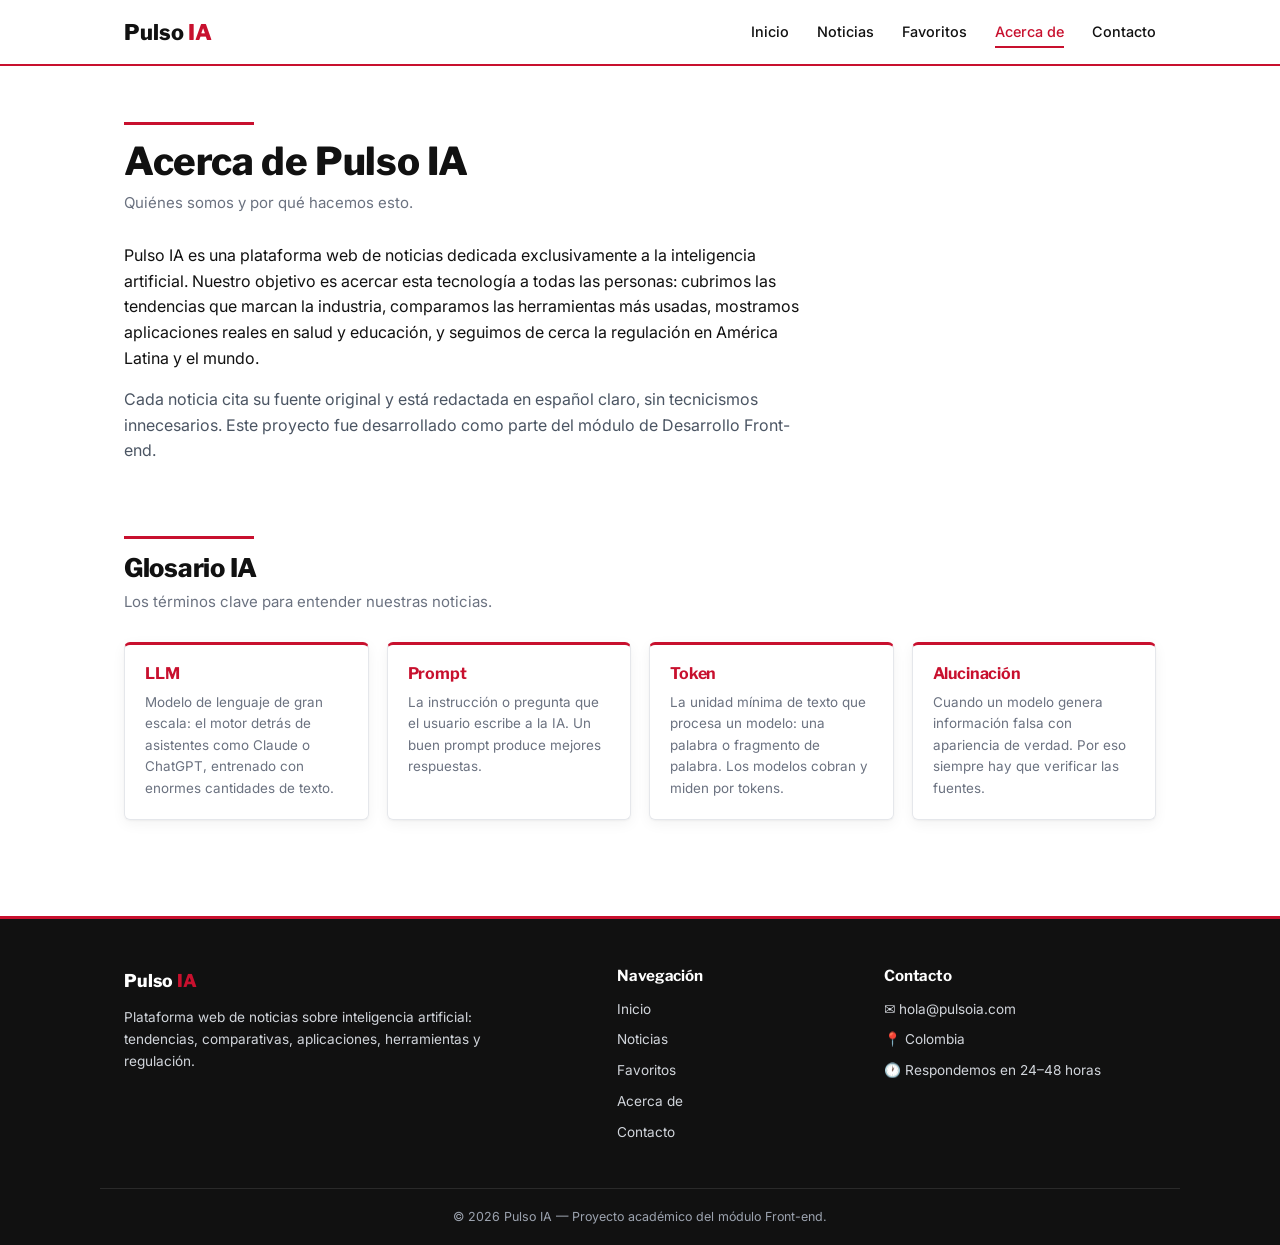
==== acerca.html @ 6ad1a214 "initial commit" ====
<!DOCTYPE html>
<html lang="es">
<head>
  <meta charset="UTF-8">
  <meta name="viewport" content="width=device-width, initial-scale=1.0">
  <title>Acerca de — Pulso IA</title>
  <link rel="preconnect" href="https://fonts.googleapis.com">
  <link rel="preconnect" href="https://fonts.gstatic.com" crossorigin>
  <link href="https://fonts.googleapis.com/css2?family=Inter:wght@400;500;600&family=Libre+Franklin:wght@700;800&display=swap" rel="stylesheet">
  <link rel="stylesheet" href="css/estilos.css">
</head>
<body data-pagina="acerca">

  <header id="encabezado" class="encabezado"></header>

  <main>
    <!-- (a) y (b) Presentación del proyecto -->
    <section class="seccion">
      <div class="contenedor">
        <div class="titulo-seccion">
          <h1>Acerca de Pulso IA</h1>
          <p>Quiénes somos y por qué hacemos esto.</p>
        </div>
        <div class="acerca__texto">
          <p>Pulso IA es una plataforma web de noticias dedicada exclusivamente a la inteligencia
             artificial. Nuestro objetivo es acercar esta tecnología a todas las personas: cubrimos
             las tendencias que marcan la industria, comparamos las herramientas más usadas,
             mostramos aplicaciones reales en salud y educación, y seguimos de cerca la regulación
             en América Latina y el mundo.</p>
          <p class="destacado">Cada noticia cita su fuente original y está redactada en español claro,
             sin tecnicismos innecesarios. Este proyecto fue desarrollado como parte del módulo de
             Desarrollo Front-end.</p>
        </div>
      </div>
    </section>

    <!-- (c) Glosario IA -->
    <section class="seccion" style="padding-top:0">
      <div class="contenedor">
        <div class="titulo-seccion">
          <h2>Glosario IA</h2>
          <p>Los términos clave para entender nuestras noticias.</p>
        </div>
        <!-- <dl> (lista de definiciones) es la etiqueta semántica ideal para un glosario,
             pero usamos <article> para poder darle a cada término su tarjeta -->
        <div class="glosario">
          <article class="termino">
            <h3>LLM</h3>
            <p>Modelo de lenguaje de gran escala: el motor detrás de asistentes como Claude o
               ChatGPT, entrenado con enormes cantidades de texto.</p>
          </article>
          <article class="termino">
            <h3>Prompt</h3>
            <p>La instrucción o pregunta que el usuario escribe a la IA. Un buen prompt produce
               mejores respuestas.</p>
          </article>
          <article class="termino">
            <h3>Token</h3>
            <p>La unidad mínima de texto que procesa un modelo: una palabra o fragmento de palabra.
               Los modelos cobran y miden por tokens.</p>
          </article>
          <article class="termino">
            <h3>Alucinación</h3>
            <p>Cuando un modelo genera información falsa con apariencia de verdad. Por eso siempre
               hay que verificar las fuentes.</p>
          </article>
        </div>
      </div>
    </section>
  </main>

  <footer id="pie" class="pie"></footer>

  <script src="js/noticias-semilla.js"></script>
  <script src="js/datos.js"></script>
  <script src="js/componentes.js"></script>
  <script>iniciarPagina();</script>
</body>
</html>
---- css/estilos.css ----
/* ==================================================================
   Pulso IA — Hoja de estilos principal
   ------------------------------------------------------------------
   Índice:
   1. Variables (identidad visual de la Entrega 1)
   2. Base y tipografía
   3. Utilidades de layout
   4. Header y navegación
   5. Botones, chips y formularios
   6. Tarjeta de noticia
   7. Secciones de cada página
   8. Footer
   9. Modal, aviso y estados
   10. Responsive
   ================================================================== */

/* 1. VARIABLES ----------------------------------------------------- */
/* Las variables CSS (custom properties) permiten cambiar la paleta
   en un solo lugar. Valores tomados del punto 4.2 de la Entrega 1. */
:root {
  --blanco: #FFFFFF;
  --tinta: #111111;          /* titulares */
  --gris: #6B7280;           /* textos secundarios */
  --linea: #E5E7EB;          /* divisores */
  --rojo: #C8102E;           /* color de marca */
  --rojo-oscuro: #A00D25;
  --rojo-suave: #FDECEF;
  --fondo-suave: #F7F7F8;
  --verde: #15803D;
  --verde-suave: #EAF7EE;

  --fuente-titulos: 'Libre Franklin', 'Arial Narrow', Arial, sans-serif;
  --fuente-texto: 'Inter', system-ui, -apple-system, 'Segoe UI', sans-serif;

  --radio: 6px;
  --ancho-max: 1080px;
  --sombra: 0 1px 2px rgba(17, 17, 17, .04), 0 4px 14px rgba(17, 17, 17, .05);
}

/* 2. BASE ---------------------------------------------------------- */
*, *::before, *::after { box-sizing: border-box; }

body {
  margin: 0;
  font-family: var(--fuente-texto);
  font-size: 15px;
  line-height: 1.6;
  color: var(--tinta);
  background: var(--blanco);
  display: flex;               /* footer siempre abajo */
  flex-direction: column;
  min-height: 100vh;
}

main { flex: 1; }

h1, h2, h3 {
  font-family: var(--fuente-titulos);
  line-height: 1.15;
  margin: 0 0 .5rem;
  letter-spacing: -.01em;
}

img { max-width: 100%; display: block; }
a { color: inherit; }
p { margin: 0 0 1rem; }

:focus-visible { outline: 2px solid var(--rojo); outline-offset: 2px; }

/* 3. LAYOUT -------------------------------------------------------- */
.contenedor {
  width: 100%;
  max-width: var(--ancho-max);
  margin: 0 auto;
  padding: 0 24px;
}

.contenedor--angosto { max-width: 720px; }

.seccion { padding: 56px 0; }

/* Título de sección con la línea roja superior (sello editorial) */
.titulo-seccion { margin-bottom: 28px; }
.titulo-seccion::before {
  content: '';
  display: block;
  width: 130px;
  height: 3px;
  background: var(--rojo);
  margin-bottom: 14px;
}
.titulo-seccion h1 { font-size: 2.4rem; font-weight: 800; }
.titulo-seccion h2 { font-size: 1.6rem; font-weight: 800; }
.titulo-seccion p { color: var(--gris); margin: 0; }

.cuadricula {
  display: grid;
  grid-template-columns: repeat(auto-fill, minmax(280px, 1fr));
  gap: 24px;
}

.oculto-visual {   /* visible solo para lectores de pantalla */
  position: absolute; width: 1px; height: 1px; overflow: hidden;
  clip: rect(0 0 0 0); white-space: nowrap;
}

/* 4. HEADER -------------------------------------------------------- */
.encabezado {
  position: sticky;
  top: 0;
  z-index: 50;
  background: var(--blanco);
  border-bottom: 2px solid var(--rojo);
}

.encabezado__interno {
  display: flex;
  align-items: center;
  justify-content: space-between;
  height: 64px;
}

.logo {
  font-family: var(--fuente-titulos);
  font-weight: 800;
  font-size: 1.35rem;
  text-decoration: none;
  color: var(--tinta);
}
.logo span { color: var(--rojo); }

.nav {
  display: flex;
  gap: 28px;
  list-style: none;
  margin: 0;
  padding: 0;
}

.nav a {
  font-size: .9rem;
  font-weight: 500;
  text-decoration: none;
  padding: 6px 0;
  border-bottom: 2px solid transparent;
  transition: color .2s, border-color .2s;
}
.nav a:hover { color: var(--rojo); }
.nav a.activo { color: var(--rojo); border-bottom-color: var(--rojo); }

.menu-toggle {
  display: none;
  background: none;
  border: 0;
  cursor: pointer;
  color: var(--tinta);
}
.menu-toggle svg { fill: currentColor; }

/* 5. BOTONES, CHIPS Y FORMULARIOS ---------------------------------- */
.btn {
  display: inline-flex;
  align-items: center;
  justify-content: center;
  gap: 8px;
  padding: 11px 22px;
  font: 600 .88rem var(--fuente-texto);
  border-radius: var(--radio);
  border: 1.5px solid transparent;
  cursor: pointer;
  text-decoration: none;
  transition: background .2s, color .2s, border-color .2s, transform .1s;
}
.btn:active { transform: translateY(1px); }

.btn--primario { background: var(--rojo); color: var(--blanco); }
.btn--primario:hover { background: var(--rojo-oscuro); }

.btn--secundario { background: var(--blanco); color: var(--tinta); border-color: var(--tinta); }
.btn--secundario:hover { background: var(--tinta); color: var(--blanco); }

.btn--peligro { background: var(--blanco); color: var(--rojo); border-color: var(--rojo); }
.btn--peligro:hover { background: var(--rojo-suave); }

.btn--claro { background: var(--blanco); color: var(--tinta); }
.btn--claro:hover { background: var(--linea); }

.btn--bloque { width: 100%; margin-top: 14px; padding: 9px; }

.btn svg { width: 16px; height: 16px; fill: currentColor; }

/* Chips de filtro por categoría */
.filtros {
  display: flex;
  flex-wrap: wrap;
  align-items: center;
  gap: 10px;
  margin-bottom: 28px;
}
.filtros .btn--primario { margin-left: auto; }

.chip {
  padding: 7px 16px;
  font: 500 .82rem var(--fuente-texto);
  background: var(--blanco);
  border: 1px solid var(--linea);
  border-radius: 999px;
  cursor: pointer;
  transition: all .2s;
}
.chip:hover { border-color: var(--tinta); }
.chip.activo { background: var(--tinta); color: var(--blanco); border-color: var(--tinta); }

/* Formularios */
.campo { margin-bottom: 18px; }
.campo label { display: block; font-weight: 600; font-size: .85rem; margin-bottom: 6px; }
.campo label .req { color: var(--rojo); }

.campo input,
.campo textarea,
.campo select {
  width: 100%;
  padding: 11px 14px;
  font: inherit;
  font-size: .9rem;
  color: var(--tinta);
  background: var(--fondo-suave);
  border: 1px solid var(--linea);
  border-radius: var(--radio);
  transition: border-color .2s, background .2s;
}
.campo textarea { min-height: 120px; resize: vertical; }
.campo input:focus,
.campo textarea:focus,
.campo select:focus { outline: none; border-color: var(--tinta); background: var(--blanco); }

.campo .ayuda { display: block; font-size: .78rem; color: var(--gris); margin-top: 5px; }
.campo .error { display: none; font-size: .8rem; color: var(--rojo); margin-top: 5px; font-weight: 500; }

/* Estado inválido: lo activa JavaScript agregando la clase .invalido */
.campo.invalido input,
.campo.invalido textarea,
.campo.invalido select { border-color: var(--rojo); background: var(--rojo-suave); }
.campo.invalido .error { display: block; }
.campo.invalido .ayuda { display: none; }

.fila-campos { display: grid; grid-template-columns: 1fr 1fr; gap: 16px; }

/* Alertas */
.alerta {
  padding: 13px 16px;
  border-radius: var(--radio);
  font-size: .88rem;
  font-weight: 500;
  margin-bottom: 22px;
}
.alerta--exito { background: var(--verde-suave); color: var(--verde); border: 1px solid #BFE5CB; }
.alerta--marca { background: var(--rojo-suave); color: var(--rojo); border: 1px dashed #F2A7B3; }

/* 6. TARJETA DE NOTICIA -------------------------------------------- */
.tarjeta {
  display: flex;
  flex-direction: column;
  background: var(--blanco);
  border: 1px solid var(--linea);
  border-radius: var(--radio);
  overflow: hidden;
  box-shadow: var(--sombra);
  transition: transform .2s, box-shadow .2s;
}
.tarjeta:hover { transform: translateY(-3px); box-shadow: 0 8px 24px rgba(17, 17, 17, .09); }

.tarjeta__media { position: relative; }
.tarjeta__media img {
  width: 100%;
  aspect-ratio: 16 / 9;
  object-fit: cover;          /* recorta la imagen sin deformarla */
}

.tarjeta__acciones { position: absolute; top: 10px; right: 10px; display: flex; gap: 8px; }

.icono-btn {
  display: grid;
  place-items: center;
  width: 34px;
  height: 34px;
  border-radius: 50%;
  border: 0;
  background: rgba(255, 255, 255, .95);
  color: var(--gris);
  cursor: pointer;
  box-shadow: 0 1px 4px rgba(0, 0, 0, .15);
  transition: transform .15s, color .2s;
}
.icono-btn:hover { transform: scale(1.1); color: var(--tinta); }
.icono-btn svg { fill: none; stroke: currentColor; stroke-width: 2; stroke-linecap: round; stroke-linejoin: round; }

.icono-btn--fav { color: var(--rojo); }
.icono-btn--fav:hover { color: var(--rojo); }
.icono-btn--fav.activo svg { fill: currentColor; }

.tarjeta__cuerpo { display: flex; flex-direction: column; flex: 1; padding: 18px 18px 16px; }

.categoria {
  display: inline-block;
  font-size: .68rem;
  font-weight: 700;
  letter-spacing: .1em;
  text-transform: uppercase;
  color: var(--rojo);
  margin-bottom: 8px;
}

.tarjeta__titulo { font-size: 1.08rem; font-weight: 800; margin-bottom: 8px; }
.tarjeta__titulo a { text-decoration: none; }
.tarjeta__titulo a:hover { color: var(--rojo); }

.tarjeta__resumen { color: var(--gris); font-size: .86rem; line-height: 1.5; flex: 1; }

.tarjeta__pie {
  display: flex;
  justify-content: space-between;
  align-items: center;
  padding-top: 12px;
  border-top: 1px solid var(--linea);
  font-size: .8rem;
  color: var(--gris);
}

.ver-mas { color: var(--rojo); font-weight: 600; text-decoration: none; }
.ver-mas:hover { text-decoration: underline; }

/* 7. SECCIONES ----------------------------------------------------- */

/* Hero (Inicio) */
.hero { text-align: center; padding: 88px 0 72px; border-bottom: 1px solid var(--linea); }
.hero h1 { font-size: clamp(2.2rem, 5vw, 3.4rem); font-weight: 800; max-width: 760px; margin: 0 auto 18px; }
.hero h1 em { font-style: normal; color: var(--rojo); }
.hero p { color: var(--gris); max-width: 540px; margin: 0 auto 30px; font-size: 1.02rem; }
.hero__botones { display: flex; justify-content: center; gap: 12px; flex-wrap: wrap; }

/* ¿Por qué Pulso IA? */
.valores { display: grid; grid-template-columns: repeat(3, 1fr); gap: 32px; text-align: center; }
.valor__icono {
  display: grid;
  place-items: center;
  width: 52px;
  height: 52px;
  margin: 0 auto 14px;
  font-size: 1.3rem;
  background: var(--rojo-suave);
  border-radius: 50%;
}
.valor h3 { font-size: 1rem; font-weight: 700; }
.valor p { color: var(--gris); font-size: .86rem; max-width: 280px; margin: 0 auto; }

/* Banner de llamado a la acción */
.cta {
  display: flex;
  align-items: center;
  justify-content: space-between;
  gap: 24px;
  padding: 36px 40px;
  background: var(--tinta);
  color: var(--blanco);
  border-left: 5px solid var(--rojo);
  border-radius: var(--radio);
}
.cta h2 { font-size: 1.5rem; font-weight: 800; margin-bottom: 6px; }
.cta p { margin: 0; color: #D1D5DB; }

/* Detalle de la noticia */
.migas { font-size: .8rem; color: var(--gris); margin-bottom: 18px; }
.migas a { text-decoration: none; }
.migas a:hover { color: var(--rojo); }
.migas [aria-current] { color: var(--rojo); font-weight: 600; }

.articulo h1 { font-size: clamp(1.9rem, 4vw, 2.6rem); font-weight: 800; margin-bottom: 18px; }

.articulo__meta {
  display: flex;
  flex-wrap: wrap;
  gap: 8px 22px;
  padding: 12px 0;
  margin-bottom: 26px;
  border-top: 1px solid var(--linea);
  border-bottom: 1px solid var(--linea);
  font-size: .82rem;
  color: var(--gris);
}
.articulo__meta strong { color: var(--tinta); }

.articulo__imagen { width: 100%; aspect-ratio: 16 / 8.5; object-fit: cover; border-radius: 8px; margin-bottom: 30px; }

.articulo__cuerpo p { font-size: 1rem; line-height: 1.75; color: #27272A; }

.articulo__acciones { display: flex; flex-wrap: wrap; gap: 12px; margin: 30px 0 24px; }
.articulo__acciones .btn--primario.activo { background: var(--tinta); }

.fuente {
  padding: 13px 18px;
  font-size: .85rem;
  color: var(--gris);
  background: var(--fondo-suave);
  border-left: 3px solid var(--rojo);
  border-radius: 0 var(--radio) var(--radio) 0;
}
.fuente a { color: var(--rojo); font-weight: 600; }

/* Contacto */
.contacto-grid { display: grid; grid-template-columns: 1.6fr 1fr; gap: 40px; align-items: start; }

.panel {
  padding: 30px;
  background: var(--blanco);
  border: 1px solid var(--linea);
  border-radius: 8px;
  box-shadow: var(--sombra);
}

.info-contacto h2 { font-size: 1.1rem; margin-bottom: 18px; }
.info-item { display: flex; gap: 14px; align-items: flex-start; margin-bottom: 18px; }
.info-item .valor__icono { width: 38px; height: 38px; margin: 0; font-size: .95rem; flex-shrink: 0; }
.info-item strong { display: block; font-size: .9rem; }
.info-item span { font-size: .8rem; color: var(--gris); }

/* Acerca de */
.acerca__texto { max-width: 680px; }
.acerca__texto p { font-size: 1rem; }
.acerca__texto .destacado { color: #4B5563; }

.glosario { display: grid; grid-template-columns: repeat(4, 1fr); gap: 18px; }
.termino {
  padding: 20px;
  border: 1px solid var(--linea);
  border-top: 3px solid var(--rojo);
  border-radius: var(--radio);
  box-shadow: var(--sombra);
}
.termino h3 { font-size: 1rem; color: var(--rojo); }
.termino p { font-size: .84rem; color: var(--gris); margin: 0; }

/* 8. FOOTER -------------------------------------------------------- */
.pie {
  background: var(--tinta);
  color: #D1D5DB;
  border-top: 3px solid var(--rojo);
  padding-top: 48px;
  margin-top: 40px;
}
.pie__grid { display: grid; grid-template-columns: 2fr 1fr 1.2fr; gap: 40px; padding-bottom: 36px; }
.pie h3 { font-size: .95rem; color: var(--blanco); margin-bottom: 14px; }
.pie p { font-size: .85rem; margin-top: 12px; max-width: 360px; }
.pie ul { list-style: none; padding: 0; margin: 0; }
.pie li { font-size: .85rem; margin-bottom: 9px; }
.pie a { text-decoration: none; }
.pie a:hover { color: var(--blanco); text-decoration: underline; }
.logo--claro { color: var(--blanco); font-size: 1.1rem; }
.pie__legal { border-top: 1px solid #2A2A2A; padding: 18px 24px; text-align: center; font-size: .78rem; color: #9CA3AF; }

/* 9. MODAL, AVISO Y ESTADOS ---------------------------------------- */
/* <dialog> es un elemento nativo de HTML5 para ventanas modales */
.modal {
  width: min(640px, calc(100% - 32px));
  max-height: calc(100vh - 48px);
  padding: 0;
  border: 0;
  border-radius: 10px;
  box-shadow: 0 20px 60px rgba(0, 0, 0, .3);
}
.modal::backdrop { background: rgba(17, 17, 17, .55); }
.modal__cabecera {
  display: flex;
  justify-content: space-between;
  align-items: center;
  padding: 20px 28px;
  border-bottom: 1px solid var(--linea);
}
.modal__cabecera h2 { font-size: 1.3rem; margin: 0; }
.modal__cerrar { background: none; border: 0; font-size: 1.6rem; line-height: 1; cursor: pointer; color: var(--gris); }
.modal__cuerpo { padding: 24px 28px 8px; }
.modal__pie { display: flex; justify-content: flex-end; gap: 10px; padding: 16px 28px 24px; }

.aviso {
  position: fixed;
  left: 50%;
  bottom: 28px;
  z-index: 100;
  padding: 12px 20px;
  font-size: .88rem;
  font-weight: 500;
  color: var(--blanco);
  background: var(--tinta);
  border-left: 4px solid var(--rojo);
  border-radius: var(--radio);
  box-shadow: 0 8px 24px rgba(0, 0, 0, .25);
  opacity: 0;
  pointer-events: none;
  transform: translate(-50%, 20px);
  transition: opacity .25s, transform .25s;
}
.aviso.visible { opacity: 1; transform: translate(-50%, 0); }

.vacio {
  grid-column: 1 / -1;
  text-align: center;
  padding: 56px 24px;
  border: 1px dashed var(--linea);
  border-radius: 8px;
  color: var(--gris);
}
.vacio .valor__icono { width: 60px; height: 60px; font-size: 1.5rem; }
.vacio h2 { color: var(--tinta); font-size: 1.25rem; }
.vacio .btn { margin-top: 8px; }

/* Animación de entrada de tarjetas */
@keyframes aparecer { from { opacity: 0; transform: translateY(8px); } to { opacity: 1; transform: none; } }
.cuadricula .tarjeta { animation: aparecer .35s ease both; }

@media (prefers-reduced-motion: reduce) {
  *, *::before, *::after { animation: none !important; transition: none !important; }
}

/* 10. RESPONSIVE --------------------------------------------------- */
/* Tabletas */
@media (max-width: 900px) {
  .glosario { grid-template-columns: repeat(2, 1fr); }
  .contacto-grid { grid-template-columns: 1fr; }
  .pie__grid { grid-template-columns: 1fr 1fr; }
  .pie__grid > div:first-child { grid-column: 1 / -1; }
}

/* Celulares */
@media (max-width: 680px) {
  .contenedor { padding: 0 16px; }
  .seccion { padding: 40px 0; }
  .menu-toggle { display: block; margin-left: auto; }

  /* El menú se oculta y aparece al tocar la hamburguesa */
  .nav {
    display: none;
    position: absolute;
    top: 64px;
    left: 0;
    right: 0;
    flex-direction: column;
    gap: 0;
    padding: 8px 16px 16px;
    background: var(--blanco);
    border-bottom: 2px solid var(--rojo);
  }
  .nav.abierto { display: flex; }
  .nav a { display: block; padding: 12px 0; border-bottom: 1px solid var(--linea); }
  .nav a.activo { border-bottom-color: var(--rojo); }

  .hero { padding: 56px 0 48px; }
  .valores { grid-template-columns: 1fr; }
  .cta { flex-direction: column; align-items: flex-start; padding: 28px 24px; }
  .titulo-seccion h1 { font-size: 1.9rem; }
  .filtros .btn--primario { margin-left: 0; width: 100%; }
  .glosario, .fila-campos, .pie__grid { grid-template-columns: 1fr; }
  .panel { padding: 22px; }
}
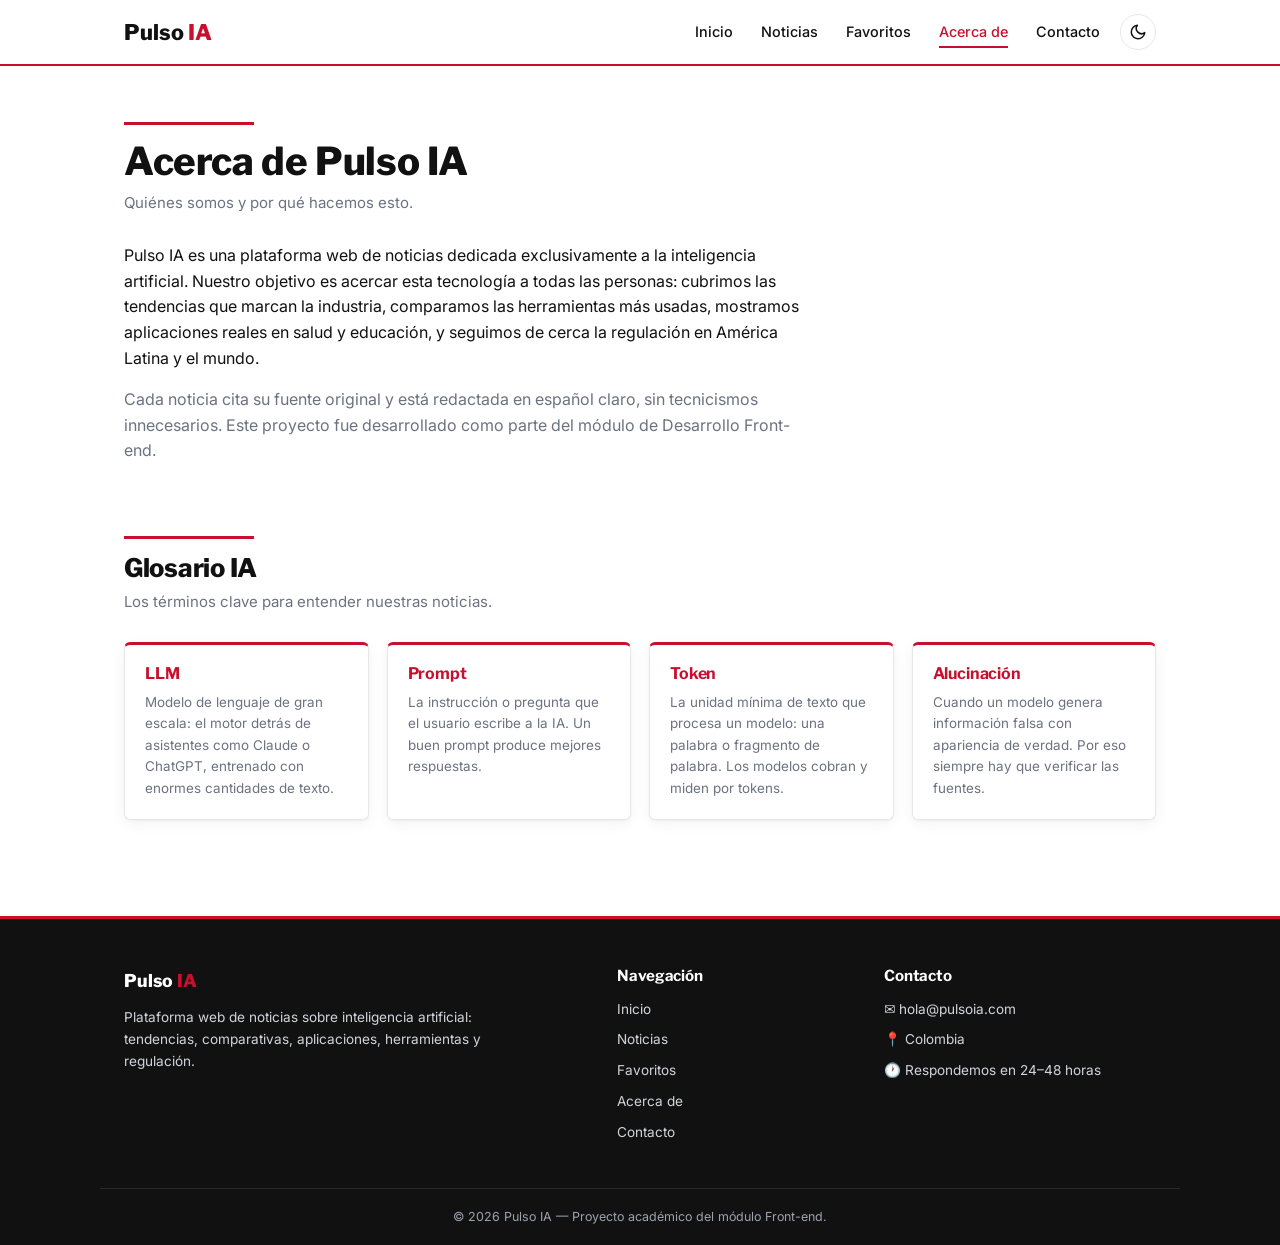
==== commit e210229e: "(gustavo-arango): se agrega la funcionalidad de modo oscuro como aporte propio" ====
--- a/acerca.html
+++ b/acerca.html
@@ -8,6 +8,8 @@
   <link rel="preconnect" href="https://fonts.gstatic.com" crossorigin>
   <link href="https://fonts.googleapis.com/css2?family=Inter:wght@400;500;600&family=Libre+Franklin:wght@700;800&display=swap" rel="stylesheet">
   <link rel="stylesheet" href="css/estilos.css">
+  <!-- Se carga en el head para aplicar el tema antes de pintar (evita parpadeo) -->
+  <script src="js/tema.js"></script>
 </head>
 <body data-pagina="acerca">
 
--- a/css/estilos.css
+++ b/css/estilos.css
@@ -35,6 +35,44 @@
   --radio: 6px;
   --ancho-max: 1080px;
   --sombra: 0 1px 2px rgba(17, 17, 17, .04), 0 4px 14px rgba(17, 17, 17, .05);
+
+  /* Variables de ROL: no cambian con el tema.
+     --blanco y --tinta se invierten en modo oscuro, pero algunos elementos
+     (footer, banner, aviso y el texto de los botones rojos) deben verse
+     siempre oscuros o siempre claros. Para ellos usamos estas dos. */
+  --superficie-oscura: #111111;
+  --texto-claro: #FFFFFF;
+  --texto-claro-suave: #D1D5DB;
+  /* Rojo para TEXTO. En modo claro es el mismo color de marca; en modo
+     oscuro se aclara, porque el rojo de los botones no alcanza el contraste
+     mínimo (4.5:1, WCAG AA) sobre fondo oscuro en textos pequeños. */
+  --rojo-texto: var(--rojo);
+
+  /* Le dice al navegador que dibuje los controles nativos (barras de
+     desplazamiento, select, checkbox) en versión clara */
+  color-scheme: light;
+}
+
+/* 1.1 MODO OSCURO (aporte propio) ---------------------------------- */
+/* js/tema.js pone data-tema="oscuro" en la etiqueta <html>.
+   Como todo el sitio usa variables, basta con redefinirlas aquí:
+   no hace falta tocar ningún componente. */
+[data-tema="oscuro"] {
+  --blanco: #16171B;         /* fondo general */
+  --tinta: #F3F4F6;          /* texto principal */
+  --gris: #A1A1AA;
+  --linea: #2E3038;
+  --rojo: #E11D48;           /* un rojo más brillante para que contraste sobre fondo oscuro */
+  --rojo-oscuro: #BE123C;
+  --rojo-suave: #3A1219;
+  --fondo-suave: #1F2026;
+  --verde: #4ADE80;
+  --verde-suave: #0F2A1A;
+  --sombra: 0 1px 2px rgba(0, 0, 0, .4), 0 4px 14px rgba(0, 0, 0, .35);
+
+  --rojo-texto: #FB7185;
+  --superficie-oscura: #0B0B0E;
+  color-scheme: dark;
 }
 
 /* 2. BASE ---------------------------------------------------------- */
@@ -127,7 +165,7 @@
   text-decoration: none;
   color: var(--tinta);
 }
-.logo span { color: var(--rojo); }
+.logo span { color: var(--rojo-texto); }
 
 .nav {
   display: flex;
@@ -145,8 +183,8 @@
   border-bottom: 2px solid transparent;
   transition: color .2s, border-color .2s;
 }
-.nav a:hover { color: var(--rojo); }
-.nav a.activo { color: var(--rojo); border-bottom-color: var(--rojo); }
+.nav a:hover { color: var(--rojo-texto); }
+.nav a.activo { color: var(--rojo-texto); border-bottom-color: var(--rojo-texto); }
 
 .menu-toggle {
   display: none;
@@ -156,6 +194,31 @@
   color: var(--tinta);
 }
 .menu-toggle svg { fill: currentColor; }
+
+/* El menú queda a la derecha, junto al botón de tema */
+.encabezado__interno nav { margin-left: auto; }
+
+/* Botón para cambiar entre modo claro y oscuro */
+.tema-toggle {
+  display: grid;
+  place-items: center;
+  width: 36px;
+  height: 36px;
+  margin-left: 20px;
+  border: 1px solid var(--linea);
+  border-radius: 50%;
+  background: none;
+  color: var(--tinta);
+  cursor: pointer;
+  transition: border-color .2s, color .2s;
+}
+.tema-toggle:hover { border-color: var(--rojo-texto); color: var(--rojo-texto); }
+.tema-toggle svg { fill: none; stroke: currentColor; stroke-width: 2; stroke-linecap: round; stroke-linejoin: round; }
+
+/* Transición suave de colores al cambiar de tema */
+body, .encabezado {
+  transition: background-color .3s, color .3s, border-color .3s;
+}
 
 /* 5. BOTONES, CHIPS Y FORMULARIOS ---------------------------------- */
 .btn {
@@ -173,17 +236,17 @@
 }
 .btn:active { transform: translateY(1px); }
 
-.btn--primario { background: var(--rojo); color: var(--blanco); }
+.btn--primario { background: var(--rojo); color: var(--texto-claro); }
 .btn--primario:hover { background: var(--rojo-oscuro); }
 
 .btn--secundario { background: var(--blanco); color: var(--tinta); border-color: var(--tinta); }
 .btn--secundario:hover { background: var(--tinta); color: var(--blanco); }
 
-.btn--peligro { background: var(--blanco); color: var(--rojo); border-color: var(--rojo); }
+.btn--peligro { background: var(--blanco); color: var(--rojo-texto); border-color: var(--rojo-texto); }
 .btn--peligro:hover { background: var(--rojo-suave); }
 
-.btn--claro { background: var(--blanco); color: var(--tinta); }
-.btn--claro:hover { background: var(--linea); }
+.btn--claro { background: var(--texto-claro); color: var(--superficie-oscura); }
+.btn--claro:hover { background: var(--texto-claro-suave); }
 
 .btn--bloque { width: 100%; margin-top: 14px; padding: 9px; }
 
@@ -214,7 +277,7 @@
 /* Formularios */
 .campo { margin-bottom: 18px; }
 .campo label { display: block; font-weight: 600; font-size: .85rem; margin-bottom: 6px; }
-.campo label .req { color: var(--rojo); }
+.campo label .req { color: var(--rojo-texto); }
 
 .campo input,
 .campo textarea,
@@ -235,12 +298,12 @@
 .campo select:focus { outline: none; border-color: var(--tinta); background: var(--blanco); }
 
 .campo .ayuda { display: block; font-size: .78rem; color: var(--gris); margin-top: 5px; }
-.campo .error { display: none; font-size: .8rem; color: var(--rojo); margin-top: 5px; font-weight: 500; }
+.campo .error { display: none; font-size: .8rem; color: var(--rojo-texto); margin-top: 5px; font-weight: 500; }
 
 /* Estado inválido: lo activa JavaScript agregando la clase .invalido */
 .campo.invalido input,
 .campo.invalido textarea,
-.campo.invalido select { border-color: var(--rojo); background: var(--rojo-suave); }
+.campo.invalido select { border-color: var(--rojo-texto); background: var(--rojo-suave); }
 .campo.invalido .error { display: block; }
 .campo.invalido .ayuda { display: none; }
 
@@ -255,7 +318,7 @@
   margin-bottom: 22px;
 }
 .alerta--exito { background: var(--verde-suave); color: var(--verde); border: 1px solid #BFE5CB; }
-.alerta--marca { background: var(--rojo-suave); color: var(--rojo); border: 1px dashed #F2A7B3; }
+.alerta--marca { background: var(--rojo-suave); color: var(--rojo-texto); border: 1px dashed #F2A7B3; }
 
 /* 6. TARJETA DE NOTICIA -------------------------------------------- */
 .tarjeta {
@@ -307,13 +370,13 @@
   font-weight: 700;
   letter-spacing: .1em;
   text-transform: uppercase;
-  color: var(--rojo);
+  color: var(--rojo-texto);
   margin-bottom: 8px;
 }
 
 .tarjeta__titulo { font-size: 1.08rem; font-weight: 800; margin-bottom: 8px; }
 .tarjeta__titulo a { text-decoration: none; }
-.tarjeta__titulo a:hover { color: var(--rojo); }
+.tarjeta__titulo a:hover { color: var(--rojo-texto); }
 
 .tarjeta__resumen { color: var(--gris); font-size: .86rem; line-height: 1.5; flex: 1; }
 
@@ -327,7 +390,7 @@
   color: var(--gris);
 }
 
-.ver-mas { color: var(--rojo); font-weight: 600; text-decoration: none; }
+.ver-mas { color: var(--rojo-texto); font-weight: 600; text-decoration: none; }
 .ver-mas:hover { text-decoration: underline; }
 
 /* 7. SECCIONES ----------------------------------------------------- */
@@ -335,7 +398,7 @@
 /* Hero (Inicio) */
 .hero { text-align: center; padding: 88px 0 72px; border-bottom: 1px solid var(--linea); }
 .hero h1 { font-size: clamp(2.2rem, 5vw, 3.4rem); font-weight: 800; max-width: 760px; margin: 0 auto 18px; }
-.hero h1 em { font-style: normal; color: var(--rojo); }
+.hero h1 em { font-style: normal; color: var(--rojo-texto); }
 .hero p { color: var(--gris); max-width: 540px; margin: 0 auto 30px; font-size: 1.02rem; }
 .hero__botones { display: flex; justify-content: center; gap: 12px; flex-wrap: wrap; }
 
@@ -361,19 +424,19 @@
   justify-content: space-between;
   gap: 24px;
   padding: 36px 40px;
-  background: var(--tinta);
-  color: var(--blanco);
+  background: var(--superficie-oscura);
+  color: var(--texto-claro);
   border-left: 5px solid var(--rojo);
   border-radius: var(--radio);
 }
 .cta h2 { font-size: 1.5rem; font-weight: 800; margin-bottom: 6px; }
-.cta p { margin: 0; color: #D1D5DB; }
+.cta p { margin: 0; color: var(--texto-claro-suave); }
 
 /* Detalle de la noticia */
 .migas { font-size: .8rem; color: var(--gris); margin-bottom: 18px; }
 .migas a { text-decoration: none; }
-.migas a:hover { color: var(--rojo); }
-.migas [aria-current] { color: var(--rojo); font-weight: 600; }
+.migas a:hover { color: var(--rojo-texto); }
+.migas [aria-current] { color: var(--rojo-texto); font-weight: 600; }
 
 .articulo h1 { font-size: clamp(1.9rem, 4vw, 2.6rem); font-weight: 800; margin-bottom: 18px; }
 
@@ -392,7 +455,7 @@
 
 .articulo__imagen { width: 100%; aspect-ratio: 16 / 8.5; object-fit: cover; border-radius: 8px; margin-bottom: 30px; }
 
-.articulo__cuerpo p { font-size: 1rem; line-height: 1.75; color: #27272A; }
+.articulo__cuerpo p { font-size: 1rem; line-height: 1.75; color: var(--tinta); }
 
 .articulo__acciones { display: flex; flex-wrap: wrap; gap: 12px; margin: 30px 0 24px; }
 .articulo__acciones .btn--primario.activo { background: var(--tinta); }
@@ -405,7 +468,7 @@
   border-left: 3px solid var(--rojo);
   border-radius: 0 var(--radio) var(--radio) 0;
 }
-.fuente a { color: var(--rojo); font-weight: 600; }
+.fuente a { color: var(--rojo-texto); font-weight: 600; }
 
 /* Contacto */
 .contacto-grid { display: grid; grid-template-columns: 1.6fr 1fr; gap: 40px; align-items: start; }
@@ -427,7 +490,7 @@
 /* Acerca de */
 .acerca__texto { max-width: 680px; }
 .acerca__texto p { font-size: 1rem; }
-.acerca__texto .destacado { color: #4B5563; }
+.acerca__texto .destacado { color: var(--gris); }
 
 .glosario { display: grid; grid-template-columns: repeat(4, 1fr); gap: 18px; }
 .termino {
@@ -437,25 +500,25 @@
   border-radius: var(--radio);
   box-shadow: var(--sombra);
 }
-.termino h3 { font-size: 1rem; color: var(--rojo); }
+.termino h3 { font-size: 1rem; color: var(--rojo-texto); }
 .termino p { font-size: .84rem; color: var(--gris); margin: 0; }
 
 /* 8. FOOTER -------------------------------------------------------- */
 .pie {
-  background: var(--tinta);
-  color: #D1D5DB;
+  background: var(--superficie-oscura);
+  color: var(--texto-claro-suave);
   border-top: 3px solid var(--rojo);
   padding-top: 48px;
   margin-top: 40px;
 }
 .pie__grid { display: grid; grid-template-columns: 2fr 1fr 1.2fr; gap: 40px; padding-bottom: 36px; }
-.pie h3 { font-size: .95rem; color: var(--blanco); margin-bottom: 14px; }
+.pie h3 { font-size: .95rem; color: var(--texto-claro); margin-bottom: 14px; }
 .pie p { font-size: .85rem; margin-top: 12px; max-width: 360px; }
 .pie ul { list-style: none; padding: 0; margin: 0; }
 .pie li { font-size: .85rem; margin-bottom: 9px; }
 .pie a { text-decoration: none; }
-.pie a:hover { color: var(--blanco); text-decoration: underline; }
-.logo--claro { color: var(--blanco); font-size: 1.1rem; }
+.pie a:hover { color: var(--texto-claro); text-decoration: underline; }
+.logo--claro { color: var(--texto-claro); font-size: 1.1rem; }
 .pie__legal { border-top: 1px solid #2A2A2A; padding: 18px 24px; text-align: center; font-size: .78rem; color: #9CA3AF; }
 
 /* 9. MODAL, AVISO Y ESTADOS ---------------------------------------- */
@@ -466,6 +529,8 @@
   padding: 0;
   border: 0;
   border-radius: 10px;
+  background: var(--blanco);
+  color: var(--tinta);
   box-shadow: 0 20px 60px rgba(0, 0, 0, .3);
 }
 .modal::backdrop { background: rgba(17, 17, 17, .55); }
@@ -489,8 +554,8 @@
   padding: 12px 20px;
   font-size: .88rem;
   font-weight: 500;
-  color: var(--blanco);
-  background: var(--tinta);
+  color: var(--texto-claro);
+  background: var(--superficie-oscura);
   border-left: 4px solid var(--rojo);
   border-radius: var(--radio);
   box-shadow: 0 8px 24px rgba(0, 0, 0, .25);
@@ -535,6 +600,8 @@
   .contenedor { padding: 0 16px; }
   .seccion { padding: 40px 0; }
   .menu-toggle { display: block; margin-left: auto; }
+  .tema-toggle { margin-left: 12px; }
+  .encabezado__interno nav { margin-left: 0; }
 
   /* El menú se oculta y aparece al tocar la hamburguesa */
   .nav {
@@ -551,7 +618,7 @@
   }
   .nav.abierto { display: flex; }
   .nav a { display: block; padding: 12px 0; border-bottom: 1px solid var(--linea); }
-  .nav a.activo { border-bottom-color: var(--rojo); }
+  .nav a.activo { border-bottom-color: var(--rojo-texto); }
 
   .hero { padding: 56px 0 48px; }
   .valores { grid-template-columns: 1fr; }
